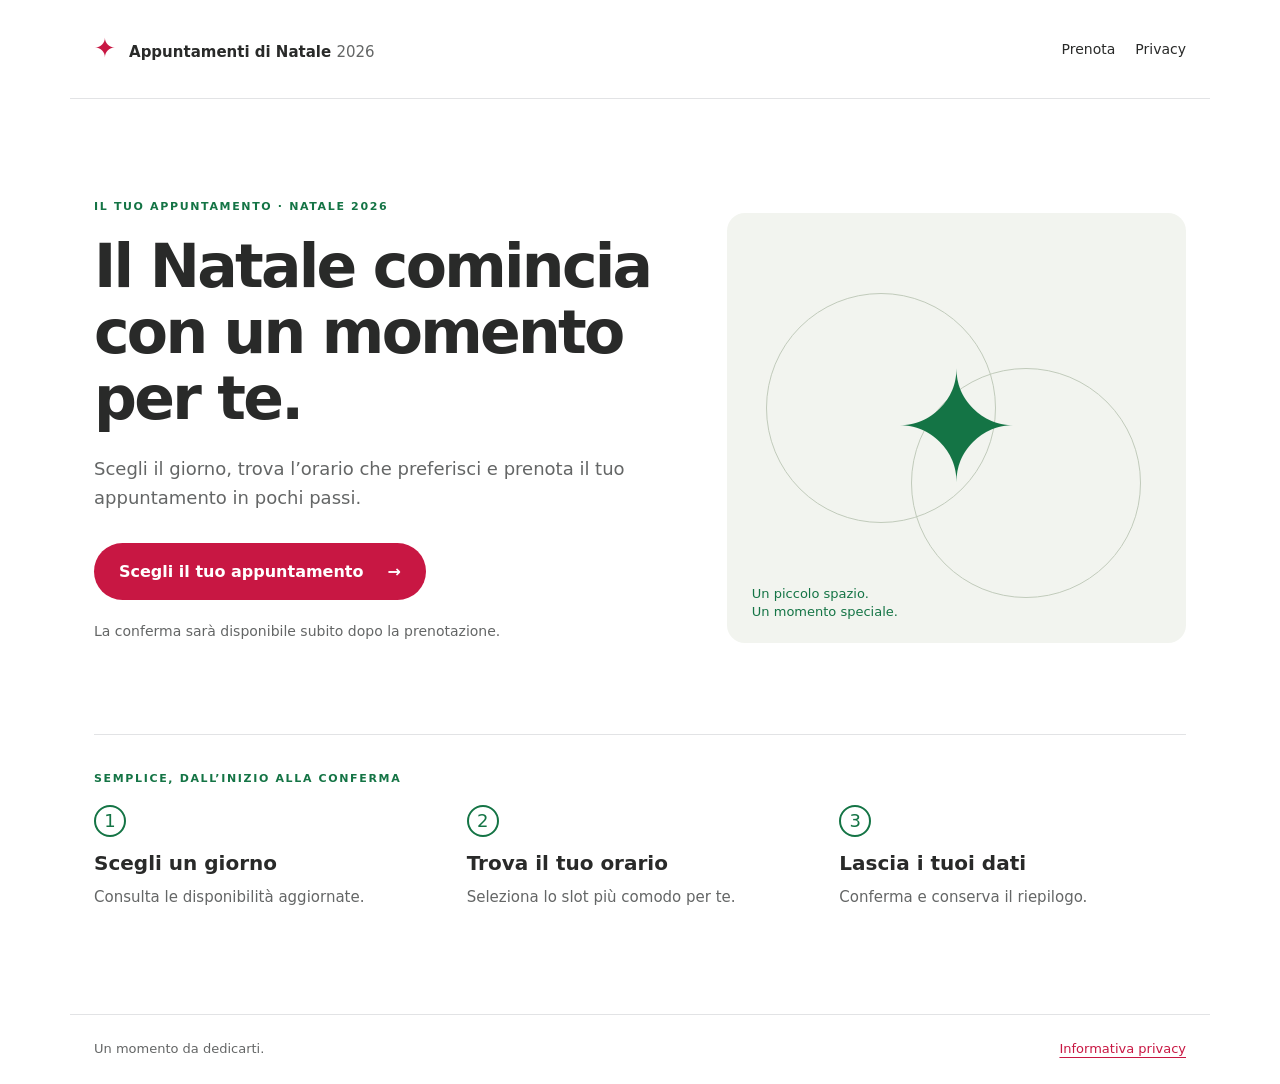
==== index.html @ dcabae86 "Initial Beta commit" ====
<!doctype html>
<html lang="it">

<head>
    <meta charset="utf-8">
    <meta name="viewport" content="width=device-width, initial-scale=1">
    <meta name="description" content="Scegli il giorno e l’orario del tuo appuntamento di Natale.">
    <title>Benvenuto · Natale 2026</title>
    <link rel="stylesheet" href="./assets/css/reset.css">
    <link rel="stylesheet" href="./assets/css/variables.css">
    <link rel="stylesheet" href="./assets/css/site.css">
</head>

<body><a class="skip" href="#main">Vai al contenuto</a>
    <header class="site-header"><a class="brand" href="./index.html"><span class="brand-mark"
                aria-hidden="true">✦</span> Appuntamenti di Natale <span class="year">2026</span></a>
        <nav aria-label="Menu principale"><a href="./booking.html">Prenota</a><a href="./privacy.html">Privacy</a></nav>
    </header>
    <main id="main">
        <section class="hero">
            <div>
                <p class="eyebrow">IL TUO APPUNTAMENTO · NATALE 2026</p>
                <h1>Il Natale comincia<br>con un momento per te.</h1>
                <p class="lead">Scegli il giorno, trova l’orario che preferisci e prenota il tuo appuntamento in pochi
                    passi.</p><a class="primary" href="./booking.html">Scegli il tuo appuntamento <span
                        aria-hidden="true">→</span></a>
                <p class="muted">La conferma sarà disponibile subito dopo la prenotazione.</p>
            </div>
            <div class="hero-art" aria-hidden="true"><span class="star">✦</span><span class="ring ring-one"></span><span
                    class="ring ring-two"></span><span class="art-caption">Un piccolo spazio.<br>Un momento
                    speciale.</span></div>
        </section>
        <section class="how">
            <p class="eyebrow">SEMPLICE, DALL’INIZIO ALLA CONFERMA</p>
            <div class="steps-info">
                <article><span class="step-number">1</span>
                    <h2>Scegli un giorno</h2>
                    <p>Consulta le disponibilità aggiornate.</p>
                </article>
                <article><span class="step-number">2</span>
                    <h2>Trova il tuo orario</h2>
                    <p>Seleziona lo slot più comodo per te.</p>
                </article>
                <article><span class="step-number">3</span>
                    <h2>Lascia i tuoi dati</h2>
                    <p>Conferma e conserva il riepilogo.</p>
                </article>
            </div>
        </section>
    </main>
    <footer><span>Un momento da dedicarti.</span><a href="./privacy.html">Informativa privacy</a></footer>
    <script src="./assets/js/config.js"></script>
    <script type="module" src="./assets/js/main.js"></script>
</body>

</html>
---- assets/css/variables.css ----
:root{--accent:#c81743;--accent-dark:#9e1032;--green:#147445;--ink:#292a29;--muted:#646666;--line:#e2e3e5;--wash:#f5f5f3;--paper:#fff;--radius:18px;--space:24px;--width:1140px;--font:system-ui,-apple-system,BlinkMacSystemFont,"Segoe UI",sans-serif}
---- assets/css/site.css ----
body{font-family:var(--font);color:var(--ink);background:var(--paper);line-height:1.6}a{color:var(--accent);text-underline-offset:4px}button:disabled{cursor:not-allowed;opacity:.5}:focus-visible{outline:3px solid var(--green);outline-offset:4px}.skip{position:absolute;top:-100px;background:white;padding:12px;z-index:10}.skip:focus{top:0}.site-header,main,footer{max-width:var(--width);margin:auto;padding:24px}.site-header{display:flex;align-items:center;justify-content:space-between;border-bottom:1px solid var(--line);gap:18px}.brand{font-size:15px;color:var(--ink);font-weight:750;text-decoration:none}.brand-mark{color:var(--accent);font-size:26px;margin-right:8px}.year{font-weight:400;color:var(--muted)}nav{display:flex;gap:20px;font-size:14px}nav a{color:var(--ink);text-decoration:none}.eyebrow{font-size:11px;letter-spacing:.15em;font-weight:750;color:var(--green);margin-bottom:18px}h1{font-size:clamp(32px,5vw,60px);line-height:1.1;letter-spacing:-.045em;font-weight:650;margin-bottom:24px}h2{font-size:23px;line-height:1.4;margin-bottom:18px;font-weight:650}p{margin-bottom:16px}.lead{font-size:18px;color:var(--muted);max-width:590px}.muted{color:var(--muted);font-size:14px}.primary,.secondary{display:inline-flex;align-items:center;justify-content:center;gap:24px;border:0;border-radius:40px;text-decoration:none;font-weight:650;padding:16px 25px;background:var(--accent);color:white}.primary:hover{background:var(--accent-dark)}.secondary{background:var(--wash);color:var(--ink)}.hero{display:grid;gap:36px;padding:42px 0}.hero .primary{margin:14px 0 20px}.hero-art{min-height:290px;background:#f2f4ef;border-radius:var(--radius);position:relative;overflow:hidden;display:flex;justify-content:center;align-items:center}.star{font-size:150px;color:var(--green);z-index:1}.ring{position:absolute;width:230px;height:230px;border:1px solid #c1cbbb;border-radius:50%}.ring-one{transform:translate(-75px,-20px)}.ring-two{transform:translate(70px,55px)}.art-caption{position:absolute;bottom:22px;left:25px;font-size:13px;line-height:1.4;color:var(--green)}.how{padding:35px 0;border-top:1px solid var(--line)}.steps-info{display:grid;gap:26px}.steps-info h2{font-size:20px;margin:12px 0 8px}.steps-info p{font-size:15px;color:var(--muted)}.step-number{display:inline-flex;border:2px solid var(--green);border-radius:50%;width:32px;height:32px;align-items:center;justify-content:center;font-size:18px;color:var(--green);margin-right:10px;flex-shrink:0}.booking-page{padding-top:45px}.booking-page h1{font-size:clamp(32px,4vw,46px)}.booking-page section{padding:26px 0;border-bottom:1px solid var(--line)}.calendar-heading{display:flex;justify-content:space-between;align-items:center;gap:12px}.calendar-nav{display:flex;gap:8px}.calendar-nav button{background:white;border:1px solid var(--line);border-radius:50%;width:42px;height:42px}.day-grid{display:grid;grid-template-columns:repeat(2,minmax(0,1fr));gap:10px;margin-top:20px}.day-card{min-height:115px;background:white;border:2px solid var(--line);border-radius:14px;padding:16px 8px;text-align:center}.day-card span{display:block;font-size:13px}.day-card strong{display:block;font-size:19px;font-weight:600;margin:5px 0}.day-card small{color:var(--muted);font-size:12px}.day-card.selected,.slot.selected{border-color:var(--accent);background:#fff2f5;color:var(--accent)}.day-card:disabled{background:#e8e8e9;opacity:1;color:#686868}.slot-grid{display:flex;flex-wrap:wrap;gap:12px}.slot{padding:11px 21px;background:white;border:2px solid var(--line);border-radius:10px;color:var(--accent);font-weight:650}.form-fields{max-width:590px;display:grid;gap:7px;margin-top:28px}.form-fields>input{border:2px solid var(--line);padding:14px 22px;border-radius:40px;width:100%;margin-bottom:12px}.form-fields label{font-size:14px;font-weight:550}.checkbox{display:flex;align-items:flex-start;gap:12px;margin:14px 0}.checkbox input{width:20px;height:20px;accent-color:var(--accent);margin-top:3px;flex-shrink:0}.summary{background:var(--wash);border-radius:var(--radius);padding:22px;margin:25px 0}.summary p:last-child{margin-bottom:0}.submit{width:100%}.status{color:var(--muted);margin:25px 0}.status.error,#form-error{color:#a00d30}.status:empty,#form-error:empty{display:none}.confirmation{max-width:760px;text-align:center;padding-top:70px;padding-bottom:70px}.confirmation-mark{display:inline-flex;border-radius:50%;background:#edf5ee;color:var(--green);width:75px;height:75px;align-items:center;justify-content:center;font-size:36px;margin-bottom:30px}.confirmation h1{font-size:42px}.confirmation .summary{overflow-wrap:anywhere}.prose{max-width:780px;padding-top:50px;padding-bottom:70px}.prose h1{font-size:40px}.prose h2{margin-top:28px}.notice{background:#fff4dc;padding:20px;border-radius:12px;margin:24px 0}footer{border-top:1px solid var(--line);display:flex;flex-wrap:wrap;justify-content:space-between;gap:15px;font-size:13px;color:var(--muted);margin-top:30px}@media(min-width:700px){.hero{grid-template-columns:1.3fr 1fr;padding:75px 0;align-items:center}.hero-art{min-height:430px}.steps-info{grid-template-columns:repeat(3,1fr)}.day-grid{grid-template-columns:repeat(5,minmax(0,1fr))}.day-card{min-height:155px}.day-card strong{font-size:22px}.booking-page section{padding:35px 0}.site-header{padding-top:28px;padding-bottom:28px}.form-fields{gap:9px}}@media(prefers-reduced-motion:no-preference){button,a{transition:background-color .15s,border-color .15s}}
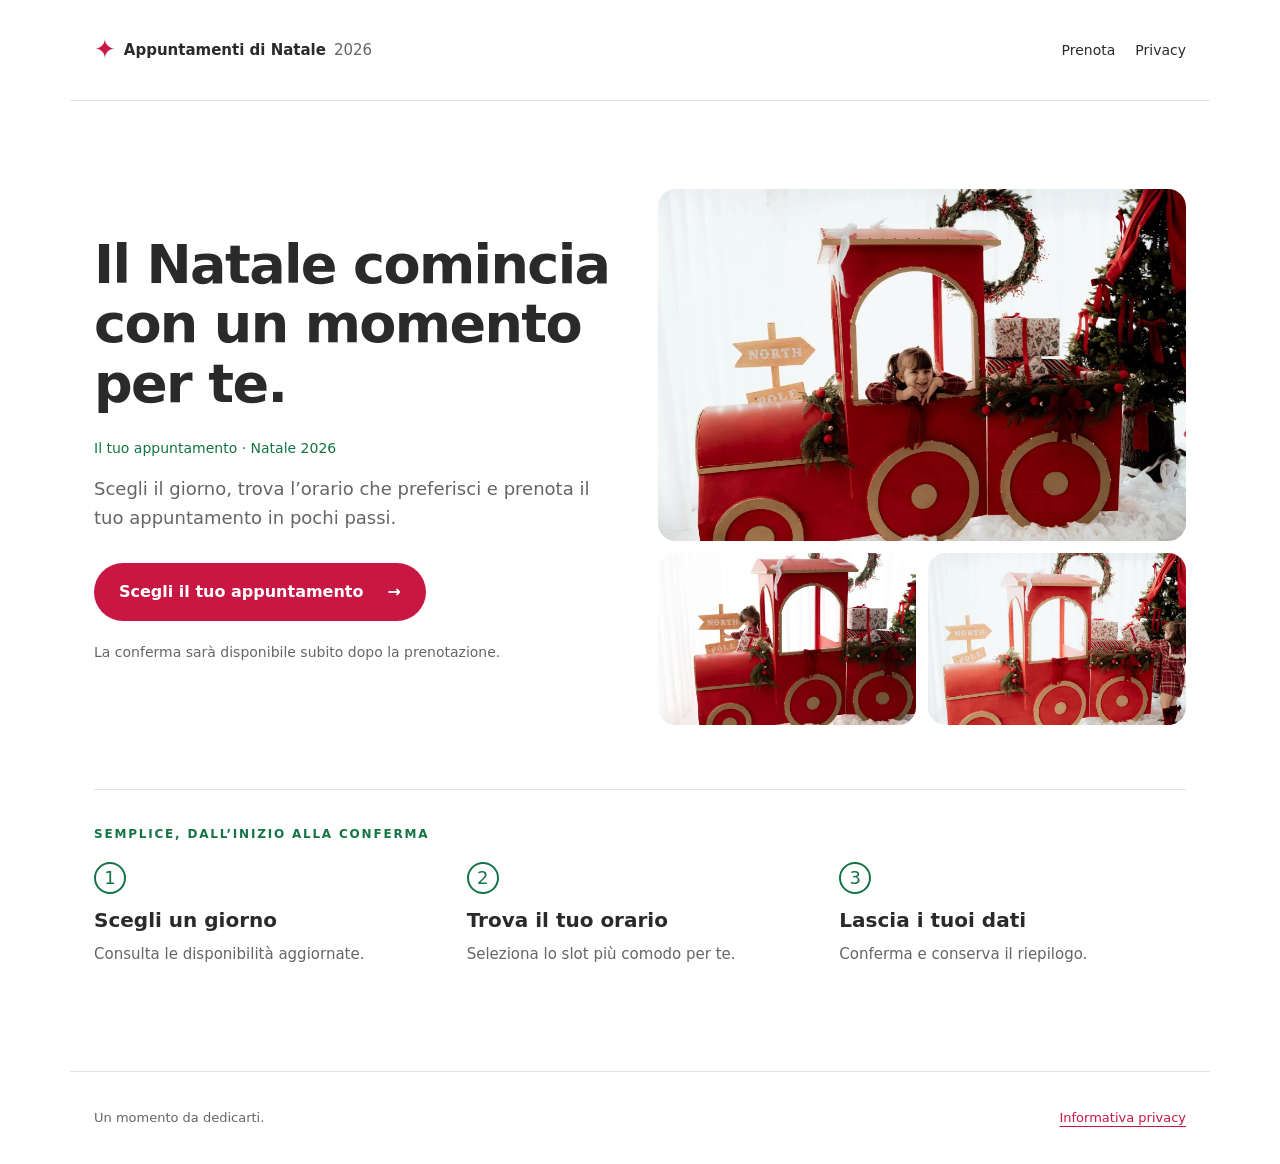
==== commit a15b50e3: "Added photos" ====
--- a/index.html
+++ b/index.html
@@ -19,16 +19,30 @@
     <main id="main">
         <section class="hero">
             <div>
-                <p class="eyebrow">IL TUO APPUNTAMENTO · NATALE 2026</p>
-                <h1>Il Natale comincia<br>con un momento per te.</h1>
+                <h1>Il Natale comincia<br> con un momento per te.</h1>
+                <p class="season-note">Il tuo appuntamento · Natale 2026</p>
                 <p class="lead">Scegli il giorno, trova l’orario che preferisci e prenota il tuo appuntamento in pochi
                     passi.</p><a class="primary" href="./booking.html">Scegli il tuo appuntamento <span
                         aria-hidden="true">→</span></a>
                 <p class="muted">La conferma sarà disponibile subito dopo la prenotazione.</p>
             </div>
-            <div class="hero-art" aria-hidden="true"><span class="star">✦</span><span class="ring ring-one"></span><span
-                    class="ring ring-two"></span><span class="art-caption">Un piccolo spazio.<br>Un momento
-                    speciale.</span></div>
+            <div class="hero-gallery" role="group" aria-label="Foto di Natale">
+                <img class="hero-photo" src="./assets/images/treno-960.webp"
+                    srcset="./assets/images/treno-480.webp 480w, ./assets/images/treno-960.webp 960w, ./assets/images/treno-1440.webp 1440w"
+                    sizes="(min-width: 1140px) 528px, (min-width: 800px) calc((100vw - 84px) / 2), calc(100vw - 48px)"
+                    width="1919" height="1279" fetchpriority="high"
+                    alt="Una bambina sorride dal finestrino di un trenino rosso, tra regali e addobbi di Natale.">
+                <img src="./assets/images/north-pole-480.webp"
+                    srcset="./assets/images/north-pole-480.webp 480w, ./assets/images/north-pole-960.webp 960w"
+                    sizes="(min-width: 1140px) 258px, (min-width: 800px) calc((100vw - 108px) / 4), calc((100vw - 60px) / 2)"
+                    width="1919" height="1279" loading="lazy" decoding="async"
+                    alt="Il trenino natalizio accanto al cartello North Pole.">
+                <img src="./assets/images/regali-480.webp"
+                    srcset="./assets/images/regali-480.webp 480w, ./assets/images/regali-960.webp 960w"
+                    sizes="(min-width: 1140px) 258px, (min-width: 800px) calc((100vw - 108px) / 4), calc((100vw - 60px) / 2)"
+                    width="1892" height="1312" loading="lazy" decoding="async"
+                    alt="Una bambina sistema i pacchetti regalo sul trenino, vicino all’albero di Natale.">
+            </div>
         </section>
         <section class="how">
             <p class="eyebrow">SEMPLICE, DALL’INIZIO ALLA CONFERMA</p>
@@ -53,4 +67,4 @@
     <script type="module" src="./assets/js/main.js"></script>
 </body>
 
-</html>+</html>
--- a/assets/css/variables.css
+++ b/assets/css/variables.css
@@ -1 +1 @@
-:root{--accent:#c81743;--accent-dark:#9e1032;--green:#147445;--ink:#292a29;--muted:#646666;--line:#e2e3e5;--wash:#f5f5f3;--paper:#fff;--radius:18px;--space:24px;--width:1140px;--font:system-ui,-apple-system,BlinkMacSystemFont,"Segoe UI",sans-serif}
+:root{--accent:#c81743;--accent-dark:#9e1032;--green:#147445;--ink:#292a29;--muted:#646666;--line:#e2e3e5;--wash:#f5f5f3;--paper:#fff;--radius:18px;--space:24px;--selection:#f9dce3;--width:1140px;--font:system-ui,-apple-system,BlinkMacSystemFont,"Segoe UI",sans-serif}
--- a/assets/css/site.css
+++ b/assets/css/site.css
@@ -1 +1,89 @@
-body{font-family:var(--font);color:var(--ink);background:var(--paper);line-height:1.6}a{color:var(--accent);text-underline-offset:4px}button:disabled{cursor:not-allowed;opacity:.5}:focus-visible{outline:3px solid var(--green);outline-offset:4px}.skip{position:absolute;top:-100px;background:white;padding:12px;z-index:10}.skip:focus{top:0}.site-header,main,footer{max-width:var(--width);margin:auto;padding:24px}.site-header{display:flex;align-items:center;justify-content:space-between;border-bottom:1px solid var(--line);gap:18px}.brand{font-size:15px;color:var(--ink);font-weight:750;text-decoration:none}.brand-mark{color:var(--accent);font-size:26px;margin-right:8px}.year{font-weight:400;color:var(--muted)}nav{display:flex;gap:20px;font-size:14px}nav a{color:var(--ink);text-decoration:none}.eyebrow{font-size:11px;letter-spacing:.15em;font-weight:750;color:var(--green);margin-bottom:18px}h1{font-size:clamp(32px,5vw,60px);line-height:1.1;letter-spacing:-.045em;font-weight:650;margin-bottom:24px}h2{font-size:23px;line-height:1.4;margin-bottom:18px;font-weight:650}p{margin-bottom:16px}.lead{font-size:18px;color:var(--muted);max-width:590px}.muted{color:var(--muted);font-size:14px}.primary,.secondary{display:inline-flex;align-items:center;justify-content:center;gap:24px;border:0;border-radius:40px;text-decoration:none;font-weight:650;padding:16px 25px;background:var(--accent);color:white}.primary:hover{background:var(--accent-dark)}.secondary{background:var(--wash);color:var(--ink)}.hero{display:grid;gap:36px;padding:42px 0}.hero .primary{margin:14px 0 20px}.hero-art{min-height:290px;background:#f2f4ef;border-radius:var(--radius);position:relative;overflow:hidden;display:flex;justify-content:center;align-items:center}.star{font-size:150px;color:var(--green);z-index:1}.ring{position:absolute;width:230px;height:230px;border:1px solid #c1cbbb;border-radius:50%}.ring-one{transform:translate(-75px,-20px)}.ring-two{transform:translate(70px,55px)}.art-caption{position:absolute;bottom:22px;left:25px;font-size:13px;line-height:1.4;color:var(--green)}.how{padding:35px 0;border-top:1px solid var(--line)}.steps-info{display:grid;gap:26px}.steps-info h2{font-size:20px;margin:12px 0 8px}.steps-info p{font-size:15px;color:var(--muted)}.step-number{display:inline-flex;border:2px solid var(--green);border-radius:50%;width:32px;height:32px;align-items:center;justify-content:center;font-size:18px;color:var(--green);margin-right:10px;flex-shrink:0}.booking-page{padding-top:45px}.booking-page h1{font-size:clamp(32px,4vw,46px)}.booking-page section{padding:26px 0;border-bottom:1px solid var(--line)}.calendar-heading{display:flex;justify-content:space-between;align-items:center;gap:12px}.calendar-nav{display:flex;gap:8px}.calendar-nav button{background:white;border:1px solid var(--line);border-radius:50%;width:42px;height:42px}.day-grid{display:grid;grid-template-columns:repeat(2,minmax(0,1fr));gap:10px;margin-top:20px}.day-card{min-height:115px;background:white;border:2px solid var(--line);border-radius:14px;padding:16px 8px;text-align:center}.day-card span{display:block;font-size:13px}.day-card strong{display:block;font-size:19px;font-weight:600;margin:5px 0}.day-card small{color:var(--muted);font-size:12px}.day-card.selected,.slot.selected{border-color:var(--accent);background:#fff2f5;color:var(--accent)}.day-card:disabled{background:#e8e8e9;opacity:1;color:#686868}.slot-grid{display:flex;flex-wrap:wrap;gap:12px}.slot{padding:11px 21px;background:white;border:2px solid var(--line);border-radius:10px;color:var(--accent);font-weight:650}.form-fields{max-width:590px;display:grid;gap:7px;margin-top:28px}.form-fields>input{border:2px solid var(--line);padding:14px 22px;border-radius:40px;width:100%;margin-bottom:12px}.form-fields label{font-size:14px;font-weight:550}.checkbox{display:flex;align-items:flex-start;gap:12px;margin:14px 0}.checkbox input{width:20px;height:20px;accent-color:var(--accent);margin-top:3px;flex-shrink:0}.summary{background:var(--wash);border-radius:var(--radius);padding:22px;margin:25px 0}.summary p:last-child{margin-bottom:0}.submit{width:100%}.status{color:var(--muted);margin:25px 0}.status.error,#form-error{color:#a00d30}.status:empty,#form-error:empty{display:none}.confirmation{max-width:760px;text-align:center;padding-top:70px;padding-bottom:70px}.confirmation-mark{display:inline-flex;border-radius:50%;background:#edf5ee;color:var(--green);width:75px;height:75px;align-items:center;justify-content:center;font-size:36px;margin-bottom:30px}.confirmation h1{font-size:42px}.confirmation .summary{overflow-wrap:anywhere}.prose{max-width:780px;padding-top:50px;padding-bottom:70px}.prose h1{font-size:40px}.prose h2{margin-top:28px}.notice{background:#fff4dc;padding:20px;border-radius:12px;margin:24px 0}footer{border-top:1px solid var(--line);display:flex;flex-wrap:wrap;justify-content:space-between;gap:15px;font-size:13px;color:var(--muted);margin-top:30px}@media(min-width:700px){.hero{grid-template-columns:1.3fr 1fr;padding:75px 0;align-items:center}.hero-art{min-height:430px}.steps-info{grid-template-columns:repeat(3,1fr)}.day-grid{grid-template-columns:repeat(5,minmax(0,1fr))}.day-card{min-height:155px}.day-card strong{font-size:22px}.booking-page section{padding:35px 0}.site-header{padding-top:28px;padding-bottom:28px}.form-fields{gap:9px}}@media(prefers-reduced-motion:no-preference){button,a{transition:background-color .15s,border-color .15s}}
+body{font-family:var(--font);color:var(--ink);background:var(--paper);line-height:1.6}a{color:var(--accent);text-underline-offset:4px}button:disabled{cursor:not-allowed;opacity:.5}:focus-visible{outline:3px solid var(--green);outline-offset:4px}.skip{position:absolute;top:-100px;background:white;padding:12px;z-index:10}.skip:focus{top:0}.site-header,main,footer{max-width:var(--width);margin:auto;padding:24px}.site-header{display:flex;align-items:center;justify-content:space-between;border-bottom:1px solid var(--line);gap:18px}.brand{font-size:15px;color:var(--ink);font-weight:750;text-decoration:none}.brand-mark{color:var(--accent);font-size:26px;margin-right:8px}.year{font-weight:400;color:var(--muted)}nav{display:flex;gap:20px;font-size:14px}nav a{color:var(--ink);text-decoration:none}.eyebrow{font-size:12px;letter-spacing:.15em;font-weight:750;color:var(--green);margin-bottom:18px}h1{font-size:clamp(32px,5vw,60px);line-height:1.1;letter-spacing:-.03em;font-weight:650;margin-bottom:24px}h2{font-size:23px;line-height:1.4;margin-bottom:18px;font-weight:650}p{margin-bottom:16px}.lead{font-size:18px;color:var(--muted);max-width:590px}.muted{color:var(--muted);font-size:14px}.primary,.secondary{display:inline-flex;align-items:center;justify-content:center;gap:24px;border:0;border-radius:40px;text-decoration:none;font-weight:650;padding:16px 25px;background:var(--accent);color:white}.primary:hover{background:var(--accent-dark)}.secondary{background:var(--wash);color:var(--ink)}.hero{display:grid;gap:36px;padding:42px 0}.hero .primary{margin:14px 0 20px}.how{padding:35px 0;border-top:1px solid var(--line)}.steps-info{display:grid;gap:26px}.steps-info h2{font-size:20px;margin:12px 0 8px}.steps-info p{font-size:15px;color:var(--muted)}.step-number{display:inline-flex;border:2px solid var(--green);border-radius:50%;width:32px;height:32px;align-items:center;justify-content:center;font-size:18px;color:var(--green);margin-right:10px;flex-shrink:0}.booking-page{padding-top:45px}.booking-page h1{font-size:clamp(32px,4vw,46px)}.booking-page section{padding:26px 0;border-bottom:1px solid var(--line)}.calendar-heading{display:flex;justify-content:space-between;align-items:center;gap:12px}.calendar-nav{display:flex;gap:8px}.calendar-nav button{background:white;border:1px solid var(--line);border-radius:50%;width:44px;height:44px}.day-grid{display:grid;grid-template-columns:repeat(2,minmax(0,1fr));gap:10px;margin-top:20px}.day-card {
+  display: flex;
+  flex-direction: column;
+  align-items: center;
+  justify-content: center;
+  gap: 5px;
+  width: 100%;
+  min-height: 140px;
+  height: auto;
+  padding: 16px 10px;
+  appearance: none;
+  -webkit-appearance: none;
+  background: var(--paper);
+  border: 2px solid var(--line);
+  border-radius: 14px;
+  text-align: center;
+}
+.day-card > * { display: block; flex-shrink: 0; max-width: 100%; }
+.day-card span { font-size: 13px; line-height: 1.4; }
+.day-card strong { font-size: 19px; font-weight: 600; line-height: 1.4; margin: 0; }
+.day-card small { color: var(--muted); font-size: 12px; line-height: 1.4; }
+.day-card.selected,.slot.selected{border-color:var(--accent);background:#fff2f5;color:var(--accent)}.day-card:disabled{background:#e8e8e9;opacity:1;color:#686868}.slot-grid{display:flex;flex-wrap:wrap;gap:12px}.slot{padding:11px 21px;background:white;border:2px solid var(--line);border-radius:10px;color:var(--accent);font-weight:650}.form-fields{max-width:590px;display:grid;gap:7px;margin-top:28px}.form-fields>input{border:2px solid var(--line);padding:14px 22px;border-radius:40px;width:100%;margin-bottom:12px}.form-fields label{font-size:14px;font-weight:550}.checkbox{display:flex;align-items:flex-start;gap:12px;margin:14px 0}.checkbox input{width:20px;height:20px;accent-color:var(--accent);margin-top:3px;flex-shrink:0}.summary{background:var(--wash);border-radius:var(--radius);padding:22px;margin:25px 0}.summary p:last-child{margin-bottom:0}.submit{width:100%}.status{color:var(--muted);margin:25px 0}.status.error,#form-error{color:#a00d30}.status:empty,#form-error:empty{display:none}.confirmation{max-width:760px;text-align:center;padding-top:70px;padding-bottom:70px}.confirmation-mark{display:inline-flex;border-radius:50%;background:#edf5ee;color:var(--green);width:75px;height:75px;align-items:center;justify-content:center;font-size:36px;margin-bottom:30px}.confirmation h1{font-size:42px}.confirmation .summary{overflow-wrap:anywhere}.prose{max-width:780px;padding-top:50px;padding-bottom:70px}.prose h1{font-size:40px}.prose h2{margin-top:28px}.notice{background:#fff4dc;padding:20px;border-radius:12px;margin:24px 0}footer{border-top:1px solid var(--line);display:flex;flex-wrap:wrap;justify-content:space-between;gap:15px;font-size:13px;color:var(--muted);margin-top:30px}@media(min-width:700px){.steps-info{grid-template-columns:repeat(3,1fr)}.day-grid{grid-template-columns:repeat(5,minmax(0,1fr))}.day-card{min-height:155px}.day-card strong{font-size:22px}.booking-page section{padding:35px 0}.site-header{padding-top:28px;padding-bottom:28px}.form-fields{gap:9px}}@media(prefers-reduced-motion:no-preference){button,a{transition:background-color .15s,border-color .15s}}
+
+/* Photography follows the existing red, green, and white visual language. */
+.hero-gallery {
+  display: grid;
+  grid-template-columns: repeat(2, minmax(0, 1fr));
+  gap: 12px;
+  min-width: 0;
+  align-self: center;
+}
+.hero-gallery img {
+  width: 100%;
+  height: auto;
+  aspect-ratio: 3 / 2;
+  object-fit: cover;
+  border-radius: var(--radius);
+  background: var(--wash);
+}
+.hero-gallery .hero-photo { grid-column: 1 / -1; }
+.confirmation-photo { max-width: 440px; margin: 28px auto; }
+.confirmation-photo img {
+  width: 100%;
+  height: auto;
+  aspect-ratio: 3 / 2;
+  object-fit: cover;
+  border-radius: var(--radius);
+}
+.confirmation-photo figcaption {
+  margin-top: 16px;
+  color: var(--green);
+  font-size: 24px;
+  font-weight: 650;
+  line-height: 1.3;
+}
+.hero > div { min-width: 0; }
+.season-note { color: var(--green); font-size: 14px; }
+h1 { text-wrap: balance; }
+::selection { background: var(--selection); color: var(--ink); }
+input { caret-color: var(--accent); }
+.site-header { flex-wrap: wrap; }
+.brand { display: inline-flex; align-items: center; gap: 8px; }
+.brand-mark { margin-right: 0; }
+nav a { display: inline-flex; align-items: center; min-height: 44px; }
+nav a[aria-current="page"] { color: var(--accent); text-decoration: underline; }
+.calendar-nav { flex-shrink: 0; }
+.calendar-heading .muted { margin-bottom: 0; }
+.day-card, .slot { font-variant-numeric: tabular-nums; }
+.form-fields > input { min-width: 0; font-size: 16px; }
+.checkbox { min-height: 44px; padding-block: 8px; }
+footer a { display: inline-flex; align-items: center; min-height: 44px; }
+footer { align-items: center; }
+@media (max-width: 519px) {
+  .site-header { gap: 8px; padding-block: 16px; }
+  .brand { width: 100%; font-size: 14px; }
+  nav { gap: 24px; }
+  .hero { gap: 28px; padding: 32px 0; }
+  .hero h1 br { display: none; }
+  .hero .primary { width: 100%; }
+  .hero .primary, .submit { gap: 12px; padding-inline: 16px; }
+  .booking-page { padding-top: 32px; }
+  .calendar-heading { align-items: flex-start; }
+  .confirmation { padding-top: 40px; padding-bottom: 40px; }
+  .confirmation h1, .prose h1 { font-size: clamp(30px, 8vw, 40px); }
+}
+@media (min-width: 800px) {
+  .hero { grid-template-columns: minmax(0, 1fr) minmax(0, 1fr); padding: 64px 0; align-items: center; }
+  .hero h1 { font-size: clamp(36px, 4.4vw, 54px); }
+}
